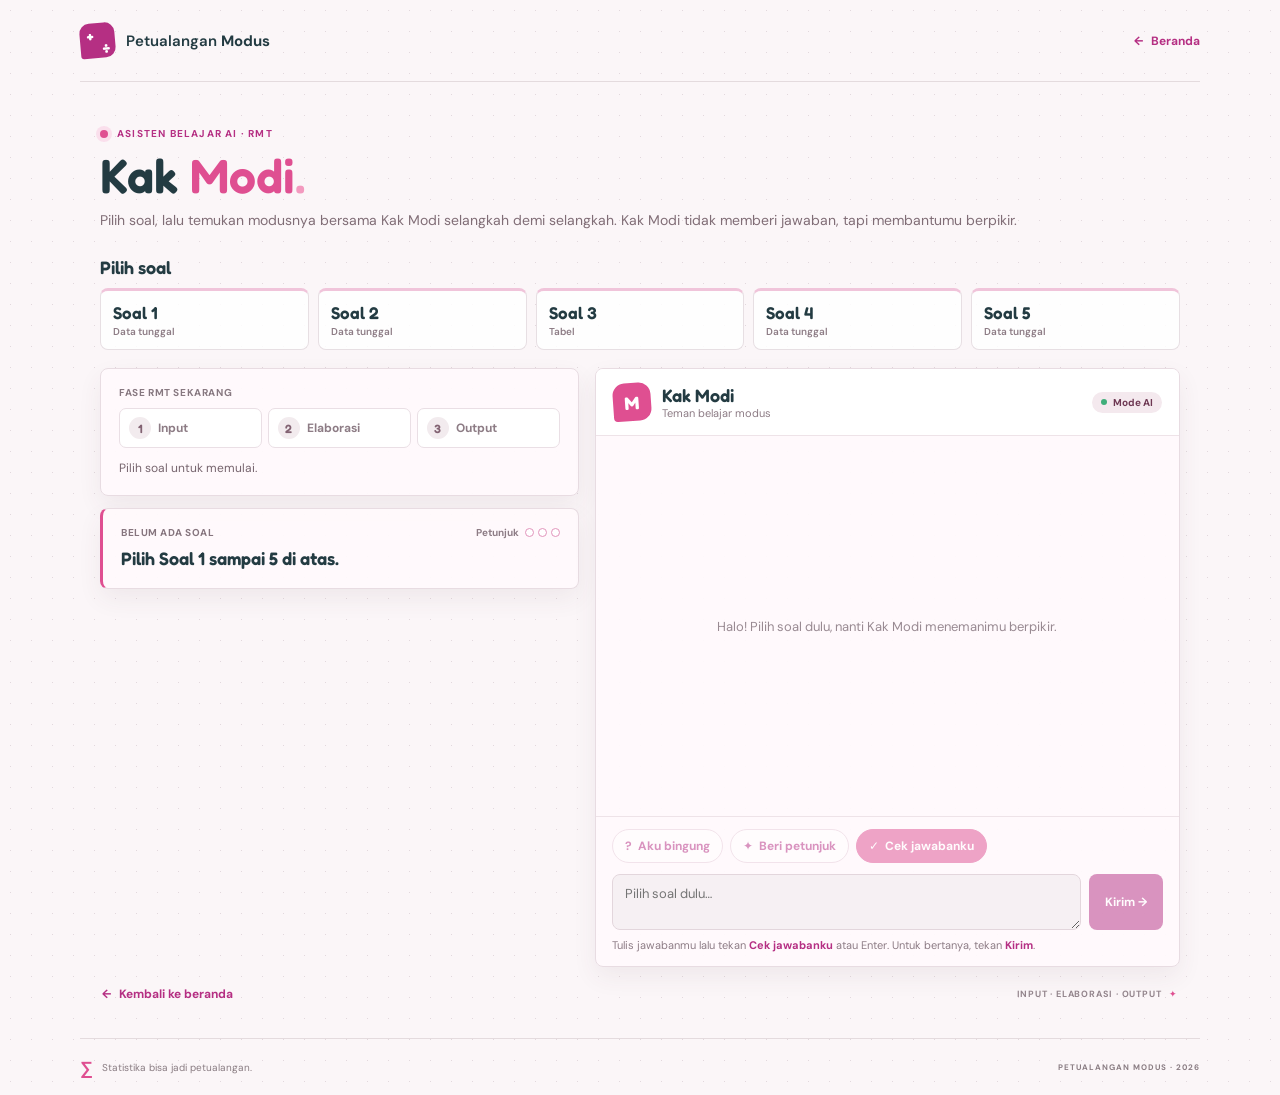
==== asisten.html @ 0fdb4dda "Menambahkan halaman Asisten Belajar AI dengan fase RMT dan Cognitive Load" ====
<!doctype html>
<html lang="id">
  <head>
    <meta charset="UTF-8" />
    <meta name="viewport" content="width=device-width, initial-scale=1.0" />
    <meta name="description" content="Kak Modi, asisten belajar AI yang membimbing siswa menemukan modus langkah demi langkah." />
    <title>Asisten Belajar AI | Petualangan Modus</title>
    <link rel="preconnect" href="https://fonts.googleapis.com" />
    <link rel="preconnect" href="https://fonts.gstatic.com" crossorigin />
    <link
      href="https://fonts.googleapis.com/css2?family=DM+Sans:wght@400;500;600;700&family=Fredoka:wght@500;600;700&display=swap"
      rel="stylesheet"
    />
    <link rel="stylesheet" href="css/style.css" />
    <link rel="stylesheet" href="css/asisten.css" />
    <script src="js/soal.js" defer></script>
    <script src="js/asisten.js" defer></script>
  </head>
  <body>
    <div class="page-shell">
      <header class="site-header">
        <a class="brand" href="index.html" aria-label="Kembali ke beranda Petualangan Modus">
          <span class="brand-mark" aria-hidden="true"><span>+</span><span>÷</span></span>
          <span>Petualangan <strong>Modus</strong></span>
        </a>
        <a class="header-back" href="index.html"><span aria-hidden="true">←</span> Beranda</a>
      </header>

      <main class="assistant-main">
        <div class="exercise-heading">
          <p class="eyebrow"><span class="eyebrow-dot" aria-hidden="true"></span> ASISTEN BELAJAR AI · RMT</p>
          <h1 class="lesson-title">Kak <span>Modi</span><span class="title-period">.</span></h1>
          <p class="lesson-intro">Pilih soal, lalu temukan modusnya bersama Kak Modi selangkah demi selangkah. Kak Modi tidak memberi jawaban, tapi membantumu berpikir.</p>
        </div>

        <section class="picker-card" aria-labelledby="picker-title">
          <h2 id="picker-title" class="picker-title">Pilih soal</h2>
          <div class="soal-picker" id="soal-picker" role="group" aria-label="Daftar soal"></div>
        </section>

        <div class="assistant-layout">
          <section class="assistant-panel" aria-label="Soal dan fase belajar">
            <div class="phase-box">
              <p class="panel-label">FASE RMT SEKARANG</p>
              <ol class="phase-track" id="phase-track">
                <li data-phase="input"><span class="phase-index">1</span><span class="phase-name">Input</span></li>
                <li data-phase="elaborasi"><span class="phase-index">2</span><span class="phase-name">Elaborasi</span></li>
                <li data-phase="output"><span class="phase-index">3</span><span class="phase-name">Output</span></li>
              </ol>
              <p class="phase-detail" id="phase-detail" aria-live="polite">Pilih soal untuk memulai.</p>
            </div>

            <div class="task-card" id="task-card">
              <div class="task-top">
                <span class="task-label" id="task-label">Belum ada soal</span>
                <span class="hint-meter" id="hint-meter" aria-label="Petunjuk dipakai 0 dari 3">
                  <span>Petunjuk</span><i></i><i></i><i></i>
                </span>
              </div>
              <p class="task-prompt" id="task-prompt">Pilih Soal 1 sampai 5 di atas.</p>
            </div>

            <div class="data-box" id="data-box" hidden>
              <p class="panel-label">DATA SOAL</p>
              <p class="soal-prompt" id="soal-prompt"></p>
              <div id="soal-data"></div>
              <div class="tally-box" id="tally-box" hidden>
                <div class="tally-top">
                  <p class="panel-label">KERTAS TURUS</p>
                  <button class="tally-reset" id="tally-reset" type="button">Hapus turus</button>
                </div>
                <p class="tally-help">Ketuk setiap kartu angka untuk memberi turus. Ubah turus menjadi angka frekuensi sendiri, lalu hitung ulang.</p>
                <table class="tally-table">
                  <thead><tr><th scope="col">Nilai</th><th scope="col">Turus</th></tr></thead>
                  <tbody id="tally-body"></tbody>
                </table>
                <p class="tally-progress" id="tally-progress" aria-live="polite"></p>
              </div>
            </div>
          </section>

          <section class="chat-card" aria-label="Percakapan dengan Kak Modi">
            <header class="chat-header">
              <span class="modi-avatar" aria-hidden="true">M</span>
              <div>
                <h2>Kak Modi</h2>
                <p>Teman belajar modus</p>
              </div>
              <span class="mode-badge" id="mode-badge" title="Status koneksi AI">Mode AI</span>
            </header>

            <div class="chat-log" id="chat-log" role="log" aria-live="polite" aria-label="Riwayat percakapan">
              <p class="chat-empty">Halo! Pilih soal dulu, nanti Kak Modi menemanimu berpikir.</p>
            </div>

            <div class="choice-box" id="choice-box" hidden>
              <p class="panel-label">PILIH SALAH SATU JAWABAN</p>
              <div class="choice-list" id="choice-list"></div>
            </div>

            <div class="quick-actions" role="group" aria-label="Bantuan cepat">
              <button class="quick-button" id="btn-bingung" type="button" disabled><span aria-hidden="true">?</span> Aku bingung</button>
              <button class="quick-button" id="btn-hint" type="button" disabled><span aria-hidden="true">✦</span> Beri petunjuk</button>
              <button class="quick-button is-primary" id="btn-check" type="button" disabled><span aria-hidden="true">✓</span> Cek jawabanku</button>
            </div>

            <form class="chat-form" id="chat-form">
              <label class="sr-only" for="chat-input">Tulis jawaban atau pertanyaan untuk Kak Modi</label>
              <textarea id="chat-input" rows="2" maxlength="300" placeholder="Pilih soal dulu…" disabled></textarea>
              <button class="send-button" id="btn-send" type="submit" disabled>Kirim <span aria-hidden="true">→</span></button>
            </form>
            <p class="form-note" id="form-note" aria-live="polite">Tulis jawabanmu lalu tekan <strong>Cek jawabanku</strong> atau Enter. Untuk bertanya, tekan <strong>Kirim</strong>.</p>
          </section>
        </div>

        <nav class="exercise-navigation assistant-navigation" aria-label="Navigasi asisten">
          <a class="back-link" href="index.html"><span aria-hidden="true">←</span> Kembali ke beranda</a>
          <span class="lesson-count">INPUT · ELABORASI · OUTPUT <span aria-hidden="true">✦</span></span>
        </nav>
      </main>

      <footer class="site-footer">
        <span class="footer-mark" aria-hidden="true">∑</span>
        <span>Statistika bisa jadi petualangan.</span>
        <span class="footer-year">PETUALANGAN MODUS · 2026</span>
      </footer>
    </div>
  </body>
</html>
---- css/style.css ----
:root {
  font-family: 'DM Sans', sans-serif;
  color: #233b42;
  background: #fbf6f8;
  font-synthesis: none;
  text-rendering: optimizeLegibility;
  --ink: #233b42;
  --muted: #806d76;
  --coral: #df4f91;
  --teal: #b52f83;
  --yellow: #f39abf;
  --line: #e9dfe4;
}

* { box-sizing: border-box; }

body {
  min-width: 320px;
  margin: 0;
  background-color: #fbf6f8;
  background-image: radial-gradient(#e2d8dd 0.8px, transparent 0.8px);
  background-size: 21px 21px;
}

button, input { font: inherit; }

.page-shell {
  width: min(1120px, calc(100% - 64px));
  margin: 0 auto;
}

.site-header {
  height: 82px;
  display: flex;
  align-items: center;
  justify-content: space-between;
  border-bottom: 1px solid rgba(105, 76, 90, 0.16);
}

.brand {
  display: inline-flex;
  align-items: center;
  gap: 11px;
  color: var(--ink);
  text-decoration: none;
  font-size: 15px;
  font-weight: 600;
}

.brand strong { font-weight: 700; }

.brand-mark {
  width: 35px;
  height: 35px;
  position: relative;
  display: inline-grid;
  place-items: center;
  border-radius: 10px 10px 10px 3px;
  background: var(--teal);
  color: white;
  font: 700 14px 'Fredoka', sans-serif;
  transform: rotate(-5deg);
}

.brand-mark span:first-child { position: absolute; top: 3px; left: 7px; }
.brand-mark span:last-child { position: absolute; right: 6px; bottom: 1px; font-size: 16px; }

.header-note {
  display: flex;
  align-items: center;
  gap: 8px;
  color: var(--muted);
  font-size: 12px;
  font-weight: 600;
}

.sparkle { color: var(--coral); font-size: 18px; }

.hero {
  min-height: 490px;
  display: grid;
  grid-template-columns: 1fr 0.92fr;
  align-items: center;
  gap: 46px;
  padding: 48px 0 42px;
}

.hero-copy { position: relative; z-index: 1; padding: 0 0 0 20px; }

.eyebrow {
  display: flex;
  align-items: center;
  gap: 9px;
  margin: 0 0 17px;
  color: var(--teal);
  font-size: 10px;
  font-weight: 700;
  letter-spacing: 1.2px;
}

.eyebrow-dot {
  width: 8px;
  height: 8px;
  border-radius: 50%;
  background: var(--coral);
  box-shadow: 0 0 0 4px rgba(237, 95, 166, 0.15);
}

h1, h2, h3, p { margin-top: 0; }

h1 {
  margin-bottom: 15px;
  color: var(--ink);
  font: 600 70px/0.98 'Fredoka', sans-serif;
}

h1 > span:first-of-type { color: var(--coral); }
.title-period { color: var(--yellow); }

.hero-description {
  max-width: 410px;
  margin-bottom: 25px;
  color: #74626b;
  font-size: 15px;
  line-height: 1.75;
}

.player-form { max-width: 435px; }
.player-form label {
  display: block;
  margin-bottom: 8px;
  color: var(--ink);
  font-size: 12px;
  font-weight: 700;
}

.form-row { display: flex; gap: 8px; }

.form-row input {
  width: 100%;
  min-width: 0;
  height: 48px;
  padding: 0 14px;
  border: 1px solid #e4dce0;
  border-radius: 7px;
  outline: none;
  background: rgba(255, 255, 255, 0.86);
  color: var(--ink);
  font-size: 13px;
  transition: border-color 160ms ease, box-shadow 160ms ease;
}

.form-row input::placeholder { color: #a89aa1; }
.form-row input:focus { border-color: var(--teal); box-shadow: 0 0 0 3px rgba(139, 66, 103, 0.14); }

.start-button {
  flex: 0 0 auto;
  height: 48px;
  display: inline-flex;
  align-items: center;
  gap: 14px;
  padding: 0 17px;
  border: 0;
  border-radius: 7px;
  background: var(--coral);
  color: #fff;
  font-size: 13px;
  font-weight: 700;
  cursor: pointer;
  transition: transform 160ms ease, background 160ms ease;
}

.start-button:hover { background: #dc4f96; transform: translateY(-2px); }
.start-button:focus-visible { outline: 3px solid rgba(237, 95, 166, 0.35); outline-offset: 3px; }
.start-button span:last-child { font-size: 19px; line-height: 1; }

.form-message { min-height: 18px; margin: 8px 0 0; color: var(--muted); font-size: 11px; }

.hero-art {
  min-height: 370px;
  position: relative;
  display: grid;
  place-items: center;
  isolation: isolate;
}

.hero-art::before {
  content: '';
  position: absolute;
  z-index: -1;
  width: 330px;
  height: 300px;
  border: 1px dashed #d9c9d1;
  border-radius: 48% 52% 43% 57%;
  transform: rotate(-9deg);
}

.data-board {
  width: min(360px, 85%);
  position: relative;
  padding: 19px 21px 16px;
  border: 1px solid #e6d9e0;
  border-radius: 8px;
  background: #fffafc;
  box-shadow: 0 14px 0 #eee4e9, 0 19px 28px rgba(89, 53, 71, 0.12);
  transform: rotate(2deg);
}

.board-topline { display: flex; align-items: center; justify-content: space-between; color: #a99aa2; font-size: 8px; font-weight: 700; letter-spacing: 1px; }
.board-dots { color: var(--coral); font-size: 12px; letter-spacing: 2px; }
.board-question { margin: 17px 0 12px; color: var(--ink); font: 600 16px 'Fredoka', sans-serif; }

.number-row { display: flex; gap: 7px; }
.number-row span {
  width: 37px;
  height: 37px;
  display: grid;
  place-items: center;
  border-radius: 6px;
  background: #f2e7ec;
  color: #793d5b;
  font: 600 16px 'Fredoka', sans-serif;
}
.number-row span:nth-child(2), .number-row span:nth-child(4), .number-row span:nth-child(6) { background: #ffd0e8; color: #a92467; }
.number-row span:nth-child(4), .number-row span:nth-child(6) { background: #f9d6e8; color: #c84b8a; }

.chart-area {
  height: 105px;
  display: flex;
  align-items: end;
  justify-content: space-around;
  margin: 18px 0 13px;
  padding: 0 13px;
  border-bottom: 1px solid #e7dfe3;
  background: repeating-linear-gradient(to bottom, transparent 0 25px, #f0e9ec 26px 27px);
}

.chart-column { height: 100%; display: flex; flex-direction: column; align-items: center; justify-content: end; gap: 5px; }
.chart-column i { width: 30px; height: var(--height); display: block; border-radius: 5px 5px 0 0; background: #c8a8b8; }
.chart-column.is-mode i { background: var(--coral); }
.chart-column span { position: absolute; bottom: -19px; color: #8b7d84; font-size: 9px; }

.mode-answer {
  display: flex;
  align-items: center;
  gap: 8px;
  margin-top: 25px;
  padding: 10px 12px;
  border-radius: 5px;
  background: #ffd4ea;
  color: #822654;
  font-size: 11px;
}
.mode-answer strong { color: #bd4e86; font: 700 17px 'Fredoka', sans-serif; }
.answer-star { color: #e02e87; font-size: 17px; }

.orbit-number {
  position: absolute;
  display: grid;
  place-items: center;
  border: 1px solid rgba(133, 93, 113, 0.12);
  border-radius: 50%;
  background: #f1e7ec;
  color: #82526a;
  font: 600 20px 'Fredoka', sans-serif;
}
.orbit-number-one { width: 47px; height: 47px; top: 18px; left: 18px; transform: rotate(-12deg); }
.orbit-number-two { width: 39px; height: 39px; right: 24px; top: 73px; background: #ffc1e0; color: #a42866; font-size: 16px; }
.orbit-number-three { width: 33px; height: 33px; bottom: 35px; left: 45px; background: #f8d5e6; color: #c75c92; }

.magnifier {
  width: 43px;
  height: 43px;
  position: absolute;
  right: 15px;
  bottom: 28px;
  border: 5px solid #95657d;
  border-radius: 50%;
  background: rgba(255, 250, 252, 0.55);
  transform: rotate(-26deg);
}
.magnifier span { width: 22px; height: 5px; position: absolute; right: -17px; bottom: -8px; border-radius: 5px; background: #95657d; }
.art-caption { position: absolute; bottom: 4px; right: 35px; color: var(--teal); font: 500 13px 'Fredoka', sans-serif; transform: rotate(-4deg); }

.menu-section {
  padding: 27px 20px 34px;
  border-top: 1px solid rgba(105, 76, 90, 0.16);
}

.section-heading { display: flex; align-items: end; justify-content: space-between; margin-bottom: 20px; }
.section-eyebrow { margin-bottom: 7px; font-size: 9px; }
h2 { margin: 0; color: var(--ink); font: 600 26px 'Fredoka', sans-serif; }
.section-aside { padding-bottom: 3px; color: var(--muted); font-size: 11px; }
.section-aside span { margin-left: 6px; color: var(--coral); font-size: 15px; }

.menu-grid { display: grid; grid-template-columns: repeat(3, 1fr); gap: 13px; }
.menu-item {
  min-height: 145px;
  position: relative;
  display: grid;
  grid-template-columns: 49px 1fr;
  align-content: start;
  column-gap: 13px;
  padding: 18px 15px 35px;
  overflow: hidden;
  border: 1px solid rgba(105, 78, 92, 0.13);
  border-radius: 8px;
  background: rgba(255, 255, 255, 0.76);
  transition: transform 180ms ease, box-shadow 180ms ease;
  color: inherit;
  text-decoration: none;
}
.menu-item:hover { transform: translateY(-3px); box-shadow: 0 8px 18px rgba(81, 55, 68, 0.08); }
.menu-item:focus-visible { outline: 3px solid rgba(139, 66, 103, 0.35); outline-offset: 3px; }
.menu-material { border-top: 3px solid #a9708c; }
.menu-practice { border-top: 3px solid #e7539d; }
.menu-quiz { border-top: 3px solid #eb74b0; }
.menu-ai { border-top: 3px solid #b52f83; }
.menu-ai .menu-icon { background: #fbdcec; }
.chat-shape { width: 30px; height: 24px; display: grid; place-items: center; border-radius: 9px 9px 9px 3px; background: #df4f91; color: #fff; font: 700 13px 'Fredoka', sans-serif; }
.chat-dot { position: absolute; top: 6px; right: 6px; width: 8px; height: 8px; border: 2px solid #fbdcec; border-radius: 50%; background: #b52f83; }

.menu-icon { width: 46px; height: 46px; position: relative; display: grid; place-items: center; border-radius: 7px; }
.menu-material .menu-icon { background: #f0e3ea; }
.menu-practice .menu-icon { background: #ffcce6; }
.menu-quiz .menu-icon { background: #fbdcec; }
.book-page { width: 20px; height: 25px; display: grid; place-items: center; border: 2px solid #8d5370; border-radius: 3px; color: #8d5370; font: 600 11px 'Fredoka', sans-serif; }
.book-lines { width: 8px; height: 17px; position: absolute; right: 8px; border-left: 2px solid #b68ea2; }
.pencil-shape { width: 8px; height: 25px; position: absolute; border: 2px solid #b23373; border-radius: 3px; background: #f769b0; transform: rotate(38deg); }
.pencil-mark { position: absolute; right: 5px; bottom: 3px; color: #a2356c; font-size: 15px; font-weight: 700; }
.quiz-question { color: #c4578e; font: 700 30px 'Fredoka', sans-serif; }
.quiz-star { position: absolute; top: 7px; right: 8px; color: #e34092; font-size: 12px; }
.menu-number { color: #93818a; font-size: 8px; font-weight: 700; letter-spacing: 1px; }
h3 { margin: 3px 0 5px; color: var(--ink); font: 600 18px 'Fredoka', sans-serif; }
.menu-copy p { margin: 0; color: #82737a; font-size: 10px; line-height: 1.5; }
.coming-soon { position: absolute; right: 13px; bottom: 12px; color: #92848b; font-size: 9px; font-weight: 600; }
.coming-soon::before { content: ''; width: 5px; height: 5px; display: inline-block; margin: 0 6px 1px 0; border-radius: 50%; background: #e7539d; }
.menu-action { position: absolute; right: 13px; bottom: 12px; color: var(--teal); font-size: 10px; font-weight: 700; }
.menu-action span { margin-left: 4px; font-size: 14px; }

.header-back, .back-link { display: inline-flex; align-items: center; gap: 8px; color: var(--teal); font-size: 12px; font-weight: 700; text-decoration: none; }
.header-back:hover, .back-link:hover { color: #692849; }
.lesson-main { padding: 45px 20px 36px; }
.lesson-heading { margin-bottom: 25px; }
.lesson-heading .eyebrow { margin-bottom: 10px; }
.lesson-title { margin: 0 0 7px; font-size: 48px; line-height: 1.08; }
.lesson-title span:first-of-type { color: var(--coral); }
.lesson-intro { margin: 0; color: var(--muted); font-size: 14px; line-height: 1.6; }
.lesson-tabs { display: flex; gap: 7px; overflow-x: auto; padding: 3px 2px 12px; scrollbar-color: #ccb7c2 transparent; scrollbar-width: thin; }
.lesson-tab { min-width: 145px; flex: 1 0 145px; display: flex; align-items: center; gap: 9px; padding: 11px 12px; border: 1px solid #e8dfe3; border-radius: 7px; background: rgba(255, 255, 255, 0.76); color: #74626b; text-align: left; font-size: 11px; font-weight: 700; line-height: 1.35; cursor: pointer; transition: background 160ms ease, border-color 160ms ease, color 160ms ease; }
.lesson-tab:hover { border-color: #c8a9b8; color: var(--teal); }
.lesson-tab[aria-selected="true"] { border-color: var(--teal); background: var(--teal); color: #fff; }
.lesson-tab:focus-visible { outline: 3px solid rgba(139, 66, 103, 0.3); outline-offset: 2px; }
.tab-number { flex: 0 0 auto; color: var(--coral); font: 600 15px 'Fredoka', sans-serif; }
.lesson-tab[aria-selected="true"] .tab-number { color: #ff9acd; }
.lesson-panel { min-height: 365px; padding: 29px 32px 26px; border: 1px solid #e8dce2; border-radius: 8px; background: rgba(255, 250, 252, 0.93); box-shadow: 0 10px 24px rgba(89, 53, 71, 0.06); }
.lesson-panel[hidden] { display: none; }
.panel-kicker { margin-bottom: 9px; color: var(--teal); font-size: 9px; font-weight: 700; letter-spacing: 1.1px; }
.panel-kicker span { padding: 0 3px; color: var(--coral); }
.lesson-panel h2 { margin: 0 0 12px; font-size: 29px; }
.panel-lead { max-width: 710px; margin: 0 0 20px; color: #74626b; font-size: 14px; line-height: 1.75; }
.panel-lead strong, .example-explanation strong { color: var(--ink); }
.lesson-example { max-width: 700px; padding: 17px 19px; border-left: 3px solid var(--yellow); background: #f7ecf2; }
.example-label { margin: 0 0 10px; color: #877880; font-size: 10px; font-weight: 700; text-transform: uppercase; letter-spacing: 0.7px; }
.data-chips { display: flex; flex-wrap: wrap; gap: 8px; }
.data-chips span { width: 39px; height: 39px; display: grid; place-items: center; border: 1px solid #e8dfe3; border-radius: 6px; background: #fff; color: var(--ink); font: 600 17px 'Fredoka', sans-serif; }
.data-chips .is-mode { border-color: #e7a7c7; background: #f9d6e8; color: #b8437e; }
.data-chips .is-second-mode { border-color: #e88ebb; background: #ffcce6; color: #94235c; }
.example-explanation { margin: 13px 0 0; color: #74626b; font-size: 12px; line-height: 1.6; }
.panel-note { margin: 18px 0 0; color: #7b6872; font-size: 12px; line-height: 1.6; }
.panel-note > span { margin-right: 5px; color: #d33c88; }
.panel-note strong { color: var(--ink); }
.steps-list { display: grid; gap: 0; max-width: 760px; margin: 20px 0 0; padding: 0; list-style: none; }
.steps-list li { display: grid; grid-template-columns: 39px 1fr; gap: 13px; padding: 14px 0; border-top: 1px solid #e9dfe4; }
.step-number { width: 32px; height: 32px; display: grid; place-items: center; border-radius: 50%; background: #f0e3ea; color: var(--teal); font: 600 16px 'Fredoka', sans-serif; }
.steps-list h3 { margin: 0 0 4px; font-size: 16px; }
.steps-list p { margin: 0; color: #806d76; font-size: 12px; line-height: 1.6; }
.mode-pair { display: flex; flex-wrap: wrap; gap: 8px; margin-top: 14px; }
.mode-pair span { padding: 6px 10px; border-radius: 5px; background: #fff; color: #74646c; font-size: 11px; font-weight: 600; }
.frequency-layout { display: grid; grid-template-columns: minmax(220px, 1fr) minmax(220px, 0.8fr); gap: 20px; align-items: center; max-width: 670px; }
.frequency-table { width: 100%; border-collapse: collapse; text-align: center; font-size: 13px; }
.frequency-table caption { margin-bottom: 9px; color: #877880; text-align: left; font-size: 10px; font-weight: 700; text-transform: uppercase; letter-spacing: 0.7px; }
.frequency-table th, .frequency-table td { padding: 8px 12px; border-bottom: 1px solid #e9e1e5; }
.frequency-table thead th { background: #f2eaee; color: #6f455a; font-size: 11px; }
.frequency-table tbody th { color: var(--ink); font-weight: 600; }
.frequency-mode { background: #ffcce6; color: #802050; font-weight: 700; }
.frequency-mode th { color: #802050 !important; }
.table-star { margin-left: 4px; color: #d93788; font-size: 10px; }
.frequency-result { padding: 15px 16px; border-radius: 7px; background: #f2eaee; }
.result-label { color: #806774; font-size: 8px; font-weight: 700; letter-spacing: 0.8px; }
.frequency-result > strong { display: block; margin-top: 3px; color: var(--coral); font: 600 34px 'Fredoka', sans-serif; }
.frequency-result p { margin: 2px 0 11px; color: #74626b; font-size: 11px; line-height: 1.5; }
.result-answer { color: var(--teal); font-size: 12px; font-weight: 700; }
.warning-note { max-width: 670px; display: flex; align-items: start; gap: 11px; margin-top: 17px; padding: 12px 14px; border: 1px solid #ec97c2; border-radius: 6px; background: #ffd8ec; }
.warning-icon { width: 20px; height: 20px; flex: 0 0 auto; display: grid; place-items: center; border-radius: 50%; background: #e7539d; color: #fff; font: 700 13px 'Fredoka', sans-serif; }
.warning-note p { margin: 0; color: #713452; font-size: 11px; line-height: 1.6; }
.warning-note strong { color: #56223c; }
.story-prompt { max-width: 730px; display: grid; grid-template-columns: 32px 1fr; gap: 12px; align-items: start; margin: 16px 0; }
.story-mark { width: 30px; height: 30px; display: grid; place-items: center; border-radius: 50%; background: #f8d5e6; color: #bf5289; font: 600 18px 'Fredoka', sans-serif; }
.story-prompt p { margin: 0; color: #725f68; font-size: 13px; line-height: 1.7; }
.story-solution { max-width: 730px; padding: 16px 18px; border-left: 3px solid #b3869c; background: #f4edf0; }
.story-bars { display: grid; gap: 9px; }
.story-bars > div { display: grid; grid-template-columns: 100px minmax(80px, 1fr) 15px; align-items: center; gap: 10px; color: #76636d; font-size: 10px; }
.story-bars i { height: 9px; overflow: hidden; border-radius: 6px; background: #e8dce2; }
.story-bars b { width: var(--bar-width); height: 100%; display: block; border-radius: inherit; background: #a56f8a; }
.story-bars > div:first-child b { background: var(--coral); }
.story-bars strong { color: var(--ink); font-size: 11px; }
.story-answer { margin: 14px 0 0; color: #745565; font-size: 12px; }
.story-answer strong { color: var(--ink); }
.lesson-navigation { display: flex; align-items: center; justify-content: space-between; padding: 20px 2px 0; }
.lesson-count { color: #93858c; font-size: 9px; font-weight: 700; letter-spacing: 0.8px; }
.lesson-count span { margin-left: 5px; color: var(--coral); }

.exercise-main { padding: 45px 20px 36px; }
.exercise-heading { margin: 0 0 25px; }
.exercise-heading .eyebrow { margin-bottom: 10px; }
.exercise-card { max-width: 820px; min-height: 430px; margin: 0 auto; padding: 25px 30px 28px; border: 1px solid #e8dce2; border-radius: 8px; background: rgba(255, 250, 252, 0.95); box-shadow: 0 10px 24px rgba(89, 53, 71, 0.07); }
.exercise-progress { margin-bottom: 25px; }
.exercise-status { display: flex; justify-content: space-between; gap: 12px; margin-bottom: 9px; }
.exercise-status p { margin: 0; color: #86757e; font-size: 10px; font-weight: 700; }
.exercise-status p:last-child { color: var(--teal); font: 600 22px 'Fredoka', sans-serif; }
.progress-track { height: 7px; overflow: hidden; border-radius: 8px; background: #eee6ea; }
.progress-track > span { width: 20%; height: 100%; display: block; border-radius: inherit; background: var(--coral); transition: width 180ms ease; }
.question-view[hidden], .exercise-result[hidden], .answer-feedback[hidden] { display: none; }
.question-prompt { margin: 0 0 16px; color: var(--ink); font: 600 25px/1.3 'Fredoka', sans-serif; }
.question-prompt:focus { outline: none; }
.stage-prompt { margin: -7px 0 17px; color: var(--teal); font: 600 18px/1.45 'Fredoka', sans-serif; }
.question-data { margin: 0 0 20px; }
.question-data-label { margin: 0 0 9px; color: #877880; font-size: 10px; font-weight: 700; letter-spacing: 0.6px; text-transform: uppercase; }
.question-values { display: flex; flex-wrap: wrap; gap: 8px; }
.question-values span { min-width: 39px; height: 39px; display: grid; place-items: center; padding: 0 8px; border: 1px solid #e8dfe3; border-radius: 6px; background: #fff; color: var(--ink); font: 600 16px 'Fredoka', sans-serif; }
.exercise-table { width: min(390px, 100%); border-collapse: collapse; text-align: center; font-size: 13px; }
.exercise-table caption { margin-bottom: 7px; color: #877880; text-align: left; font-size: 10px; font-weight: 700; }
.exercise-table th, .exercise-table td { padding: 8px 12px; border-bottom: 1px solid #e9e1e5; }
.exercise-table thead th { background: #f2eaee; color: #6f455a; font-size: 11px; }
.exercise-table tbody th { color: var(--ink); font-weight: 600; }
.answer-hint { margin: 0 0 9px; color: #85747d; font-size: 10px; font-weight: 700; }
.answer-choices { display: grid; grid-template-columns: repeat(2, minmax(0, 1fr)); gap: 9px; }
.answer-option { min-height: 49px; display: flex; align-items: center; gap: 11px; padding: 8px 12px; border: 1px solid #e7dfe3; border-radius: 7px; background: #fff; color: var(--ink); text-align: left; font-size: 13px; font-weight: 600; cursor: pointer; transition: border-color 150ms ease, background 150ms ease, transform 150ms ease; }
.answer-option:hover:not(:disabled) { transform: translateY(-1px); border-color: #ae859a; background: #fbf7f9; }
.answer-option:focus-visible, .exercise-button:focus-visible { outline: 3px solid rgba(139, 66, 103, 0.28); outline-offset: 2px; }
.answer-letter { width: 25px; height: 25px; flex: 0 0 auto; display: grid; place-items: center; border-radius: 50%; background: #f2ebee; color: #826272; font: 600 12px 'Fredoka', sans-serif; }
.answer-option:disabled { cursor: default; }
.answer-option.is-correct { border-color: #ad7993; background: #f4e9ee; color: #6e3853; }
.answer-option.is-correct .answer-letter { background: #a56f8a; color: #fff; }
.answer-option.is-incorrect { border-color: #e295bc; background: #fbe4f0; color: #a63e72; }
.answer-option.is-incorrect .answer-letter { background: #dc6ca4; color: #fff; }
.answer-feedback { margin-top: 20px; padding: 17px 18px; border-left: 3px solid #a56f8a; background: #f5edf1; }
.answer-feedback.is-incorrect { border-color: var(--coral); background: #ffebf5; }
.feedback-heading { margin: 0 0 12px; color: #743d59; font: 600 19px 'Fredoka', sans-serif; }
.answer-feedback.is-incorrect .feedback-heading { color: #b5457d; }
.explanation-list { display: grid; gap: 9px; margin: 0; padding: 0; list-style: none; }
.explanation-list li { display: grid; grid-template-columns: 67px 1fr; gap: 9px; color: #715f68; font-size: 11px; line-height: 1.55; }
.explanation-list li span { color: #81546a; font-size: 9px; font-weight: 700; text-transform: uppercase; letter-spacing: 0.4px; }
.explanation-list p { margin: 0; }
.answer-feedback.is-incorrect .explanation-list li span { color: #b84b82; }
.exercise-button { min-height: 43px; display: inline-flex; align-items: center; justify-content: center; gap: 10px; margin-top: 17px; padding: 0 16px; border: 0; border-radius: 7px; background: var(--teal); color: #fff; font-size: 12px; font-weight: 700; cursor: pointer; transition: background 150ms ease, transform 150ms ease; }
.exercise-button:hover { transform: translateY(-1px); background: #783356; }
.exercise-button:focus-visible { outline: 3px solid rgba(139, 66, 103, 0.28); outline-offset: 2px; }
.exercise-button[hidden] { display: none; }
.exercise-result { min-height: 315px; display: flex; flex-direction: column; align-items: center; justify-content: center; padding: 20px 10px; text-align: center; }
.exercise-result[hidden] { display: none; }
.result-star { color: #df4c96; font-size: 27px; }
.exercise-result .panel-kicker { margin: 8px 0; }
.exercise-result h2 { margin: 0; color: var(--ink); font: 600 27px 'Fredoka', sans-serif; }
.final-score-label { margin: 17px 0 0; color: #87777f; font-size: 11px; }
.final-score { margin: 0; color: var(--coral); font: 600 46px 'Fredoka', sans-serif; }
.final-grade { margin: 0; color: var(--teal); font: 600 20px 'Fredoka', sans-serif; }
.result-summary { max-width: 420px; margin: 5px 0 0; color: #76646d; font-size: 12px; line-height: 1.6; }
.score-breakdown { width: min(390px, 100%); display: grid; grid-template-columns: repeat(2, minmax(0, 1fr)); gap: 7px 18px; margin: 15px 0 0; padding: 0; list-style: none; text-align: left; }
.score-breakdown li { display: flex; justify-content: space-between; gap: 12px; padding: 7px 9px; border-radius: 5px; background: #fff; color: #76646d; font-size: 11px; }
.score-breakdown strong { color: var(--teal); }
.exercise-result .exercise-button { margin-top: 19px; }
.exercise-navigation { max-width: 820px; display: flex; justify-content: space-between; align-items: center; margin: 0 auto; padding: 19px 2px 0; }

.quiz-main { padding: 45px 20px 36px; }
.quiz-heading { margin: 0 0 25px; }
.quiz-heading .eyebrow { margin-bottom: 10px; }
.quiz-card { max-width: 820px; min-height: 430px; margin: 0 auto; padding: 23px 30px 28px; border: 1px solid #e8dce2; border-radius: 8px; background: rgba(255, 250, 252, 0.95); box-shadow: 0 10px 24px rgba(89, 53, 71, 0.07); }
.quiz-topline { display: flex; align-items: center; justify-content: space-between; gap: 20px; padding-bottom: 17px; border-bottom: 1px solid #ebe2e6; }
.quiz-stats { display: flex; flex-wrap: wrap; gap: 23px; }
.quiz-stat { display: grid; gap: 2px; }
.quiz-stat span { color: #908188; font-size: 8px; font-weight: 700; letter-spacing: 0.8px; }
.quiz-stat strong { color: var(--ink); font: 600 18px 'Fredoka', sans-serif; }
.quiz-stat:last-child strong { color: #b12d6f; }
.quiz-lives { display: flex; align-items: center; gap: 5px; color: var(--coral); font-size: 21px; }
.quiz-lives span[aria-hidden="true"] { transition: color 160ms ease, transform 160ms ease; }
.quiz-lives span.is-lost { color: #dfd8dc; transform: scale(0.86); }
.visually-hidden { width: 1px; height: 1px; position: absolute; overflow: hidden; clip: rect(0, 0, 0, 0); white-space: nowrap; }
.quiz-progress-line { display: grid; grid-template-columns: 90px 1fr; align-items: center; gap: 13px; margin: 16px 0 23px; }
.quiz-progress-line p { margin: 0; color: #86757e; font-size: 10px; font-weight: 700; }
.quiz-progress-line .progress-track { height: 6px; }
.quiz-progress-line .progress-track > span { background: var(--yellow); }
.quiz-question-view[hidden], .quiz-result[hidden], .quiz-feedback[hidden] { display: none; }
.quiz-prompt { margin: 0 0 15px; color: var(--ink); font: 600 25px/1.3 'Fredoka', sans-serif; }
.quiz-prompt:focus { outline: none; }
.quiz-data { margin-bottom: 20px; }
.quiz-feedback { margin-top: 20px; padding: 15px 18px; border-left: 3px solid #a56f8a; background: #f5edf1; }
.quiz-feedback.is-incorrect { border-color: var(--coral); background: #ffebf5; }
.quiz-feedback-heading { margin: 0 0 6px; color: #743d59; font: 600 18px 'Fredoka', sans-serif; }
.quiz-feedback.is-incorrect .quiz-feedback-heading { color: #b5457d; }
.quiz-feedback-explanation { margin: 0; color: #715f68; font-size: 11px; line-height: 1.6; }
.quiz-result[hidden] { display: none; }
.quiz-result { display: flex; flex-direction: column; align-items: center; padding: 5px 0 0; text-align: center; }
.quiz-result .panel-kicker { margin: 0 0 7px; }
.quiz-result h2 { margin: 0; color: var(--ink); font: 600 27px 'Fredoka', sans-serif; }
.quiz-stars { display: flex; gap: 8px; margin-top: 8px; color: #dcd4d8; font-size: 29px; }
.quiz-stars span.is-earned { color: #e23e90; }
.quiz-final-label { margin: 11px 0 0; color: #87777f; font-size: 10px; }
.quiz-final-score { margin: -2px 0 0; color: var(--coral); font: 600 43px 'Fredoka', sans-serif; }
.quiz-result-summary { margin: 2px 0 0; color: #76646d; font-size: 11px; }
.wrong-review { width: 100%; max-width: 610px; margin-top: 19px; text-align: left; }
.wrong-review h3 { margin: 0 0 8px; padding-bottom: 8px; border-bottom: 1px solid #e9e1e5; color: var(--ink); font: 600 16px 'Fredoka', sans-serif; }
.quiz-wrong-list { display: grid; gap: 9px; margin: 0; padding: 0; list-style: none; }
.quiz-wrong-list li { padding: 10px 12px; border-left: 3px solid #e385b4; background: #fff0f8; }
.quiz-wrong-list h4 { margin: 0; color: #5b434f; font-size: 11px; line-height: 1.5; }
.quiz-wrong-list p { margin: 4px 0 0; color: #82737a; font-size: 10px; line-height: 1.5; }
.quiz-wrong-list .wrong-question-data { color: #76606b; }
.quiz-wrong-list .no-wrong-answers { border-left-color: #ad7993; background: #f5edf1; color: #76485f; font-size: 11px; }
.quiz-card > .exercise-button { margin-top: 16px; }

.site-footer { min-height: 57px; display: flex; align-items: center; gap: 9px; border-top: 1px solid rgba(105, 76, 90, 0.16); color: #897c82; font-size: 10px; }
.footer-mark { color: var(--coral); font: 600 18px 'Fredoka', sans-serif; }
.footer-year { margin-left: auto; font-size: 8px; font-weight: 700; letter-spacing: 1px; }

@media (max-width: 760px) {
  .page-shell { width: min(100% - 36px, 560px); }
  .site-header { height: 68px; }
  .header-note { font-size: 0; }
  .sparkle { font-size: 20px; }
  .hero { grid-template-columns: 1fr; gap: 14px; padding: 44px 0 27px; }
  .hero-copy { padding-left: 4px; }
  h1 { font-size: 62px; }
  .hero-description { max-width: 440px; font-size: 14px; }
  .hero-art { min-height: 335px; }
  .hero-art::before { width: 290px; height: 270px; }
  .data-board { width: min(350px, 83%); }
  .menu-section { padding: 22px 4px 27px; }
  .section-heading { align-items: start; gap: 12px; }
  .section-aside { max-width: 130px; text-align: right; line-height: 1.5; }
  .menu-grid { grid-template-columns: 1fr; gap: 9px; }
  .menu-item { min-height: 112px; grid-template-columns: 49px 1fr; padding-top: 13px; }
  .menu-copy p { font-size: 11px; }
  .site-footer { min-height: 53px; }
  .lesson-main { padding: 34px 4px 28px; }
  .lesson-title { font-size: 41px; }
  .lesson-tabs { margin-right: -4px; }
  .lesson-tab { min-width: 137px; flex-basis: 137px; }
  .lesson-panel { min-height: 0; padding: 23px 20px; }
  .lesson-panel h2 { font-size: 25px; }
  .frequency-layout { grid-template-columns: 1fr; gap: 15px; }
  .frequency-result { display: grid; grid-template-columns: auto 1fr; column-gap: 12px; align-items: center; }
  .result-label { grid-column: 1 / -1; }
  .frequency-result > strong { grid-row: 2 / span 2; }
  .frequency-result p { margin-bottom: 4px; }
  .exercise-main { padding: 34px 4px 28px; }
  .exercise-card { min-height: 0; padding: 20px 18px 22px; }
  .question-prompt { font-size: 22px; }
  .answer-choices { grid-template-columns: 1fr; }
  .exercise-navigation { padding-top: 16px; }
  .quiz-main { padding: 34px 4px 28px; }
  .quiz-card { min-height: 0; padding: 19px 18px 22px; }
  .quiz-stats { gap: 16px; }
  .quiz-progress-line { grid-template-columns: 78px 1fr; }
  .quiz-prompt { font-size: 22px; }
  .quiz-result h2 { font-size: 24px; }
}

@media (max-width: 390px) {
  .page-shell { width: calc(100% - 28px); }
  .brand { font-size: 13px; }
  h1 { font-size: 56px; }
  .form-row { flex-direction: column; }
  .start-button { justify-content: center; }
  .hero-art { min-height: 305px; }
  .data-board { padding: 16px 15px 13px; }
  .number-row { gap: 5px; }
  .number-row span { width: 33px; height: 33px; }
  .section-heading { display: block; }
  .section-aside { max-width: none; margin-top: 7px; text-align: left; }
  .footer-year { font-size: 7px; letter-spacing: 0.5px; }
  .header-back { font-size: 11px; }
  .lesson-title { font-size: 35px; }
  .lesson-panel { padding: 20px 15px; }
  .lesson-panel h2 { font-size: 22px; }
  .story-bars > div { grid-template-columns: 83px minmax(50px, 1fr) 13px; gap: 7px; }
  .lesson-count { font-size: 8px; }
  .exercise-card { padding: 18px 14px; }
  .explanation-list li { grid-template-columns: 1fr; gap: 2px; }
  .exercise-result h2 { font-size: 23px; }
  .quiz-card { padding: 17px 14px 20px; }
  .quiz-topline { gap: 8px; }
  .quiz-stats { gap: 11px; }
  .quiz-lives { gap: 2px; font-size: 19px; }
  .quiz-stat span { font-size: 7px; }
  .quiz-stat strong { font-size: 16px; }
  .quiz-wrong-list li { padding: 9px; }
}

@media (prefers-reduced-motion: reduce) {
  *, *::before, *::after { scroll-behavior: auto !important; transition-duration: 0.01ms !important; }
}
---- css/asisten.css ----
/* Halaman Asisten Belajar AI (Kak Modi). Memakai token warna dari style.css. */

.sr-only {
  position: absolute;
  width: 1px;
  height: 1px;
  overflow: hidden;
  clip: rect(0 0 0 0);
  white-space: nowrap;
}

.assistant-main { padding: 45px 20px 36px; }

.panel-label {
  margin: 0 0 9px;
  color: #877880;
  font-size: 10px;
  font-weight: 700;
  letter-spacing: 0.6px;
  text-transform: uppercase;
}

/* ---------- Pemilih soal ---------- */
.picker-card { margin: 0 0 18px; }
.picker-title { margin: 0 0 10px; font-size: 18px; }
.soal-picker { display: grid; grid-template-columns: repeat(5, minmax(0, 1fr)); gap: 9px; }
.soal-option {
  display: grid;
  gap: 2px;
  padding: 11px 12px;
  border: 1px solid #e7dfe3;
  border-top: 3px solid #f0c4da;
  border-radius: 8px;
  background: rgba(255, 255, 255, 0.85);
  color: var(--ink);
  text-align: left;
  cursor: pointer;
  transition: transform 150ms ease, border-color 150ms ease, background 150ms ease;
}
.soal-option:hover:not(:disabled) { transform: translateY(-2px); border-color: #e295bc; }
.soal-option:focus-visible { outline: 3px solid rgba(139, 66, 103, 0.28); outline-offset: 2px; }
.soal-option:disabled { cursor: wait; opacity: 0.7; }
.soal-option[aria-pressed='true'] { border-color: var(--coral); border-top-color: var(--coral); background: #ffebf5; }
.soal-option-number { font: 600 17px 'Fredoka', sans-serif; }
.soal-option[aria-pressed='true'] .soal-option-number { color: var(--teal); }
.soal-option-type { color: #8d7c85; font-size: 10px; font-weight: 600; }

/* ---------- Tata letak ---------- */
.assistant-layout {
  display: grid;
  grid-template-columns: minmax(0, 0.9fr) minmax(0, 1.1fr);
  gap: 16px;
  align-items: start;
}

.assistant-panel { display: grid; gap: 12px; }
.phase-box,
.task-card,
.data-box,
.chat-card {
  border: 1px solid #e8dce2;
  border-radius: 8px;
  background: rgba(255, 250, 252, 0.95);
  box-shadow: 0 10px 24px rgba(89, 53, 71, 0.07);
}
.phase-box, .task-card, .data-box { padding: 17px 18px; }
.data-box[hidden], .tally-box[hidden], .choice-box[hidden] { display: none; }

/* ---------- Fase RMT ---------- */
.phase-track {
  display: grid;
  grid-template-columns: repeat(3, minmax(0, 1fr));
  gap: 6px;
  margin: 0 0 11px;
  padding: 0;
  list-style: none;
}
.phase-track li {
  position: relative;
  display: flex;
  align-items: center;
  gap: 7px;
  padding: 8px 9px;
  border: 1px solid #eadfe5;
  border-radius: 7px;
  background: #fff;
  color: #8d7c85;
  font-size: 12px;
  font-weight: 700;
  transition: background 180ms ease, color 180ms ease, border-color 180ms ease;
}
.phase-index {
  width: 22px;
  height: 22px;
  flex: 0 0 auto;
  display: grid;
  place-items: center;
  border-radius: 50%;
  background: #f2ebee;
  color: #826272;
  font: 600 12px 'Fredoka', sans-serif;
}
.phase-track li.is-done { border-color: #e9c3d6; color: #8a4f6d; }
.phase-track li.is-done .phase-index { background: #f4d6e5; color: #8a4f6d; }
.phase-track li.is-active { border-color: var(--coral); background: var(--coral); color: #fff; box-shadow: 0 6px 14px rgba(223, 79, 145, 0.22); }
.phase-track li.is-active .phase-index { background: #fff; color: var(--coral); }
.phase-detail { margin: 0; color: #76646d; font-size: 12px; line-height: 1.55; }
.phase-detail strong { color: var(--teal); }

/* ---------- Langkah sekarang ---------- */
.task-card { border-left: 3px solid var(--coral); }
.task-top { display: flex; justify-content: space-between; align-items: center; gap: 10px; margin-bottom: 7px; }
.task-label { color: #86757e; font-size: 10px; font-weight: 700; letter-spacing: 0.5px; text-transform: uppercase; }
.hint-meter { display: inline-flex; align-items: center; gap: 4px; color: #8d7c85; font-size: 10px; font-weight: 700; }
.hint-meter span { margin-right: 2px; }
.hint-meter i { width: 9px; height: 9px; border: 1px solid #e295bc; border-radius: 50%; background: #fff; }
.hint-meter i.is-used { border-color: var(--coral); background: var(--coral); }
.task-prompt { margin: 0; color: var(--ink); font: 600 18px/1.4 'Fredoka', sans-serif; }

/* ---------- Data soal ---------- */
.soal-prompt { margin: 0 0 12px; color: var(--ink); font-size: 13px; line-height: 1.5; }
.data-cards { display: flex; flex-wrap: wrap; gap: 8px; }
.data-card {
  min-width: 42px;
  height: 42px;
  padding: 0 8px;
  border: 1px solid #e8dfe3;
  border-radius: 7px;
  background: #fff;
  color: var(--ink);
  font: 600 18px 'Fredoka', sans-serif;
  cursor: pointer;
  transition: transform 120ms ease, background 120ms ease, border-color 120ms ease;
}
.data-card:hover { transform: translateY(-1px); border-color: #e295bc; }
.data-card:focus-visible { outline: 3px solid rgba(139, 66, 103, 0.28); outline-offset: 2px; }
.data-card[aria-pressed='true'] {
  border-color: #e7a7c7;
  background: #f9d6e8;
  color: #b8437e;
  text-decoration: line-through;
  text-decoration-thickness: 2px;
}
.data-count { margin: 9px 0 0; color: #8d7c85; font-size: 11px; font-weight: 600; }

.freq-table-wrap { overflow-x: auto; }
.freq-table { min-width: 100%; border-collapse: separate; border-spacing: 0; text-align: center; font-size: 15px; }
.freq-table caption { margin-bottom: 7px; color: #877880; text-align: left; font-size: 10px; font-weight: 700; }
.freq-table th, .freq-table td { padding: 9px 12px; border-bottom: 1px solid #e9e1e5; }
.freq-table th { min-width: 96px; text-align: left; font-size: 13px; }
.freq-table th small { display: block; margin-top: 1px; color: #8d7c85; font-size: 9px; font-weight: 600; }
.freq-table td { font: 600 18px 'Fredoka', sans-serif; }
.freq-table .row-nilai th, .freq-table .row-nilai td { background: #fff; color: var(--ink); }
.freq-table .row-nilai th { border-left: 4px solid #a9708c; }
.freq-table .row-frekuensi th, .freq-table .row-frekuensi td { background: #ffebf5; color: #a63e72; }
.freq-table .row-frekuensi th { border-left: 4px solid var(--coral); }

.tally-box { margin-top: 15px; padding-top: 14px; border-top: 1px dashed #e4cfd9; }
.tally-top { display: flex; justify-content: space-between; align-items: center; }
.tally-top .panel-label { margin: 0; }
.tally-reset { padding: 4px 9px; border: 1px solid #e7dfe3; border-radius: 6px; background: #fff; color: var(--teal); font-size: 10px; font-weight: 700; cursor: pointer; }
.tally-reset:hover { border-color: #e295bc; }
.tally-help { margin: 7px 0 9px; color: #76646d; font-size: 11px; line-height: 1.5; }
.tally-table { width: 100%; border-collapse: collapse; font-size: 13px; }
.tally-table th, .tally-table td { padding: 6px 10px; border-bottom: 1px solid #efe6ea; text-align: left; }
.tally-table thead th { background: #f2eaee; color: #6f455a; font-size: 10px; text-transform: uppercase; letter-spacing: 0.4px; }
.tally-table tbody th { width: 70px; font: 600 16px 'Fredoka', sans-serif; }
.tally-marks { display: inline-flex; align-items: center; gap: 4px; min-height: 20px; }
.tally-marks i { width: 3px; height: 18px; border-radius: 2px; background: var(--teal); }
.tally-marks i.group-start { margin-left: 8px; }
.tally-empty { color: #a1929a; font-size: 11px; font-style: italic; }
.tally-progress { margin: 8px 0 0; color: #8d7c85; font-size: 11px; font-weight: 600; }

/* ---------- Chat ---------- */
.chat-card { display: flex; flex-direction: column; min-height: 560px; padding: 0; overflow: hidden; }
.chat-header { display: flex; align-items: center; gap: 11px; padding: 14px 17px; border-bottom: 1px solid #eee3e8; background: #fff; }
.chat-header h2 { font-size: 18px; }
.chat-header p { margin: 0; color: #8d7c85; font-size: 11px; }
.modi-avatar {
  width: 38px;
  height: 38px;
  flex: 0 0 auto;
  display: grid;
  place-items: center;
  border-radius: 12px 12px 12px 4px;
  background: var(--coral);
  color: #fff;
  font: 700 18px 'Fredoka', sans-serif;
  transform: rotate(-4deg);
}
.mode-badge {
  margin-left: auto;
  padding: 4px 9px;
  border-radius: 999px;
  background: #f4e9ee;
  color: #6e3853;
  font-size: 10px;
  font-weight: 700;
  white-space: nowrap;
}
.mode-badge::before { content: ''; width: 6px; height: 6px; display: inline-block; margin: 0 6px 1px 0; border-radius: 50%; background: #3fae7a; }
.mode-badge.is-offline::before { background: #e3a13a; }

.chat-log {
  flex: 1 1 auto;
  height: 380px;
  display: flex;
  flex-direction: column;
  gap: 10px;
  padding: 16px;
  overflow-y: auto;
  scroll-behavior: smooth;
}
.chat-empty { margin: auto; color: #998a92; font-size: 13px; text-align: center; }
.chat-row { display: flex; }
.chat-row.from-siswa { justify-content: flex-end; }
.bubble { max-width: 86%; padding: 10px 13px; border-radius: 12px; font-size: 13px; line-height: 1.55; }
.bubble p { margin: 0; white-space: pre-wrap; }
.from-modi .bubble { border: 1px solid #eadfe5; border-bottom-left-radius: 3px; background: #fff; color: var(--ink); }
.from-siswa .bubble { border-bottom-right-radius: 3px; background: var(--teal); color: #fff; }
.bubble-label { display: block; margin-bottom: 3px; color: var(--coral); font-size: 9px; font-weight: 700; letter-spacing: 0.5px; text-transform: uppercase; }
.bubble-action { margin-top: 9px; padding: 7px 11px; border: 0; border-radius: 6px; background: var(--coral); color: #fff; font-size: 12px; font-weight: 700; cursor: pointer; }
.bubble-action:hover { background: var(--teal); }

.typing { display: inline-flex; gap: 4px; padding: 13px 14px; }
.typing i { width: 7px; height: 7px; border-radius: 50%; background: #e295bc; animation: modi-typing 1s infinite ease-in-out; }
.typing i:nth-child(2) { animation-delay: 0.15s; }
.typing i:nth-child(3) { animation-delay: 0.3s; }
@keyframes modi-typing {
  0%, 80%, 100% { opacity: 0.35; transform: translateY(0); }
  40% { opacity: 1; transform: translateY(-3px); }
}

.choice-box { padding: 12px 16px 4px; border-top: 1px solid #eee3e8; background: #fff8fb; }
.choice-list { display: grid; grid-template-columns: repeat(2, minmax(0, 1fr)); gap: 7px; }
.choice-list .answer-option { min-height: 42px; font-size: 12px; }

.quick-actions { display: flex; flex-wrap: wrap; gap: 7px; padding: 12px 16px 0; border-top: 1px solid #eee3e8; }
.quick-button {
  display: inline-flex;
  align-items: center;
  gap: 6px;
  padding: 8px 12px;
  border: 1px solid #e7cfdb;
  border-radius: 999px;
  background: #fff;
  color: var(--teal);
  font-size: 12px;
  font-weight: 700;
  cursor: pointer;
  transition: background 150ms ease, transform 150ms ease;
}
.quick-button:hover:not(:disabled) { transform: translateY(-1px); background: #ffebf5; }
.quick-button.is-primary { border-color: var(--coral); background: var(--coral); color: #fff; }
.quick-button.is-primary:hover:not(:disabled) { background: var(--teal); }
.quick-button:disabled { cursor: not-allowed; opacity: 0.5; }
.quick-button:focus-visible, .send-button:focus-visible { outline: 3px solid rgba(139, 66, 103, 0.28); outline-offset: 2px; }

.chat-form { display: flex; gap: 8px; padding: 11px 16px 0; }
.chat-form textarea {
  flex: 1 1 auto;
  min-height: 46px;
  resize: vertical;
  padding: 10px 12px;
  border: 1px solid #e3d6dc;
  border-radius: 8px;
  background: #fff;
  color: var(--ink);
  font: inherit;
  font-size: 13px;
}
.chat-form textarea:focus { outline: 2px solid rgba(223, 79, 145, 0.35); border-color: var(--coral); }
.chat-form textarea:disabled { background: #f6f0f3; }
.send-button { padding: 0 16px; border: 0; border-radius: 8px; background: var(--teal); color: #fff; font-size: 12px; font-weight: 700; cursor: pointer; }
.send-button:hover:not(:disabled) { background: #783356; }
.send-button:disabled { cursor: not-allowed; opacity: 0.5; }
.form-note { margin: 0; padding: 8px 16px 14px; color: #8d7c85; font-size: 11px; }
.form-note strong { color: var(--teal); }

.assistant-navigation { max-width: none; }

/* ---------- Responsif ---------- */
@media (max-width: 900px) {
  .assistant-layout { grid-template-columns: 1fr; }
  .chat-card { min-height: 0; }
}

@media (max-width: 760px) {
  .assistant-main { padding: 34px 4px 28px; }
  .soal-picker { grid-template-columns: repeat(3, minmax(0, 1fr)); }
  .choice-list { grid-template-columns: 1fr; }
  .chat-log { height: 340px; }
}

@media (max-width: 420px) {
  .soal-picker { grid-template-columns: repeat(2, minmax(0, 1fr)); }
  .phase-track li { flex-direction: column; gap: 3px; padding: 7px 4px; font-size: 11px; }
  .phase-box, .task-card, .data-box { padding: 15px 14px; }
  .chat-form { flex-direction: column; }
  .send-button { min-height: 40px; }
  .bubble { max-width: 92%; }
}

@media (prefers-reduced-motion: reduce) {
  .typing i { animation: none; }
  .chat-log { scroll-behavior: auto; }
}
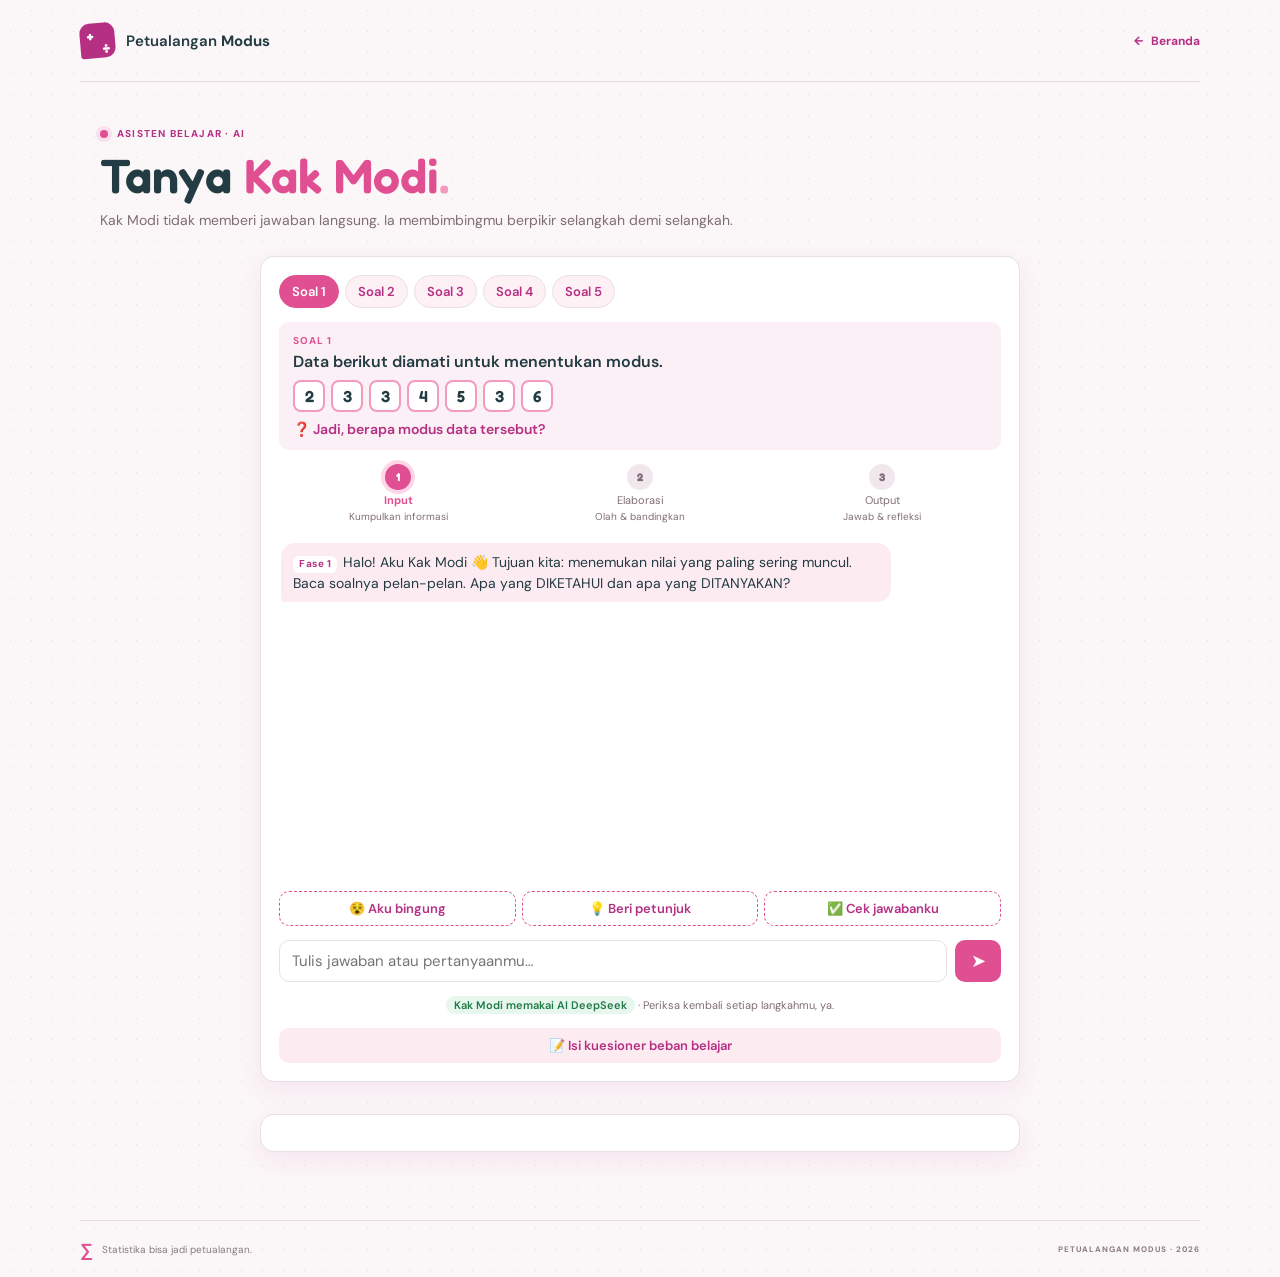
==== commit 63d673a4: "Menambahkan ringkasan RMT dosen, kuesioner Cognitive Load, dan memperbarui README" ====
--- a/asisten.html
+++ b/asisten.html
@@ -3,7 +3,7 @@
   <head>
     <meta charset="UTF-8" />
     <meta name="viewport" content="width=device-width, initial-scale=1.0" />
-    <meta name="description" content="Kak Modi, asisten belajar AI yang membimbing siswa menemukan modus langkah demi langkah." />
+    <meta name="description" content="Asisten Belajar AI yang membimbing langkah demi langkah menemukan modus." />
     <title>Asisten Belajar AI | Petualangan Modus</title>
     <link rel="preconnect" href="https://fonts.googleapis.com" />
     <link rel="preconnect" href="https://fonts.gstatic.com" crossorigin />
@@ -15,6 +15,7 @@
     <link rel="stylesheet" href="css/asisten.css" />
     <script src="js/soal.js" defer></script>
     <script src="js/asisten.js" defer></script>
+    <script src="js/kuesioner.js" defer></script>
   </head>
   <body>
     <div class="page-shell">
@@ -26,97 +27,41 @@
         <a class="header-back" href="index.html"><span aria-hidden="true">←</span> Beranda</a>
       </header>
 
-      <main class="assistant-main">
+      <main class="exercise-main">
         <div class="exercise-heading">
-          <p class="eyebrow"><span class="eyebrow-dot" aria-hidden="true"></span> ASISTEN BELAJAR AI · RMT</p>
-          <h1 class="lesson-title">Kak <span>Modi</span><span class="title-period">.</span></h1>
-          <p class="lesson-intro">Pilih soal, lalu temukan modusnya bersama Kak Modi selangkah demi selangkah. Kak Modi tidak memberi jawaban, tapi membantumu berpikir.</p>
+          <p class="eyebrow"><span class="eyebrow-dot" aria-hidden="true"></span> ASISTEN BELAJAR · AI</p>
+          <h1 class="lesson-title">Tanya <span>Kak Modi</span><span class="title-period">.</span></h1>
+          <p class="lesson-intro">Kak Modi tidak memberi jawaban langsung. Ia membimbingmu berpikir selangkah demi selangkah.</p>
         </div>
 
-        <section class="picker-card" aria-labelledby="picker-title">
-          <h2 id="picker-title" class="picker-title">Pilih soal</h2>
-          <div class="soal-picker" id="soal-picker" role="group" aria-label="Daftar soal"></div>
+        <section class="ai-card" aria-label="Asisten belajar modus">
+          <div class="ai-soal-pick" role="tablist" id="soal-tabs" aria-label="Pilih soal"></div>
+
+          <div class="ai-soal" id="soal-box"></div>
+
+          <ol class="rmt-track" id="rmt-track" aria-label="Fase Rigorous Mathematical Thinking">
+            <li data-step="1"><b>1</b><span>Input</span><small>Kumpulkan informasi</small></li>
+            <li data-step="2"><b>2</b><span>Elaborasi</span><small>Olah &amp; bandingkan</small></li>
+            <li data-step="3"><b>3</b><span>Output</span><small>Jawab &amp; refleksi</small></li>
+          </ol>
+
+          <div class="chat-log" id="chat-log" aria-live="polite"></div>
+
+          <div class="quick-row">
+            <button type="button" class="quick-btn" data-quick="bingung">😵 Aku bingung</button>
+            <button type="button" class="quick-btn" data-quick="hint">💡 Beri petunjuk</button>
+            <button type="button" class="quick-btn" data-quick="cek">✅ Cek jawabanku</button>
+          </div>
+
+          <form class="chat-form" id="chat-form">
+            <input id="chat-input" type="text" autocomplete="off" placeholder="Tulis jawaban atau pertanyaanmu…" aria-label="Pesan untuk Kak Modi" maxlength="500" />
+            <button type="submit" id="send-btn" aria-label="Kirim">➤</button>
+          </form>
+          <p class="ai-note"><span id="mode-badge" class="mode-badge">Kak Modi memakai AI DeepSeek</span> · Periksa kembali setiap langkahmu, ya.</p>
+          <button type="button" id="open-kuesioner" class="kq-open">📝 Isi kuesioner beban belajar</button>
         </section>
 
-        <div class="assistant-layout">
-          <section class="assistant-panel" aria-label="Soal dan fase belajar">
-            <div class="phase-box">
-              <p class="panel-label">FASE RMT SEKARANG</p>
-              <ol class="phase-track" id="phase-track">
-                <li data-phase="input"><span class="phase-index">1</span><span class="phase-name">Input</span></li>
-                <li data-phase="elaborasi"><span class="phase-index">2</span><span class="phase-name">Elaborasi</span></li>
-                <li data-phase="output"><span class="phase-index">3</span><span class="phase-name">Output</span></li>
-              </ol>
-              <p class="phase-detail" id="phase-detail" aria-live="polite">Pilih soal untuk memulai.</p>
-            </div>
-
-            <div class="task-card" id="task-card">
-              <div class="task-top">
-                <span class="task-label" id="task-label">Belum ada soal</span>
-                <span class="hint-meter" id="hint-meter" aria-label="Petunjuk dipakai 0 dari 3">
-                  <span>Petunjuk</span><i></i><i></i><i></i>
-                </span>
-              </div>
-              <p class="task-prompt" id="task-prompt">Pilih Soal 1 sampai 5 di atas.</p>
-            </div>
-
-            <div class="data-box" id="data-box" hidden>
-              <p class="panel-label">DATA SOAL</p>
-              <p class="soal-prompt" id="soal-prompt"></p>
-              <div id="soal-data"></div>
-              <div class="tally-box" id="tally-box" hidden>
-                <div class="tally-top">
-                  <p class="panel-label">KERTAS TURUS</p>
-                  <button class="tally-reset" id="tally-reset" type="button">Hapus turus</button>
-                </div>
-                <p class="tally-help">Ketuk setiap kartu angka untuk memberi turus. Ubah turus menjadi angka frekuensi sendiri, lalu hitung ulang.</p>
-                <table class="tally-table">
-                  <thead><tr><th scope="col">Nilai</th><th scope="col">Turus</th></tr></thead>
-                  <tbody id="tally-body"></tbody>
-                </table>
-                <p class="tally-progress" id="tally-progress" aria-live="polite"></p>
-              </div>
-            </div>
-          </section>
-
-          <section class="chat-card" aria-label="Percakapan dengan Kak Modi">
-            <header class="chat-header">
-              <span class="modi-avatar" aria-hidden="true">M</span>
-              <div>
-                <h2>Kak Modi</h2>
-                <p>Teman belajar modus</p>
-              </div>
-              <span class="mode-badge" id="mode-badge" title="Status koneksi AI">Mode AI</span>
-            </header>
-
-            <div class="chat-log" id="chat-log" role="log" aria-live="polite" aria-label="Riwayat percakapan">
-              <p class="chat-empty">Halo! Pilih soal dulu, nanti Kak Modi menemanimu berpikir.</p>
-            </div>
-
-            <div class="choice-box" id="choice-box" hidden>
-              <p class="panel-label">PILIH SALAH SATU JAWABAN</p>
-              <div class="choice-list" id="choice-list"></div>
-            </div>
-
-            <div class="quick-actions" role="group" aria-label="Bantuan cepat">
-              <button class="quick-button" id="btn-bingung" type="button" disabled><span aria-hidden="true">?</span> Aku bingung</button>
-              <button class="quick-button" id="btn-hint" type="button" disabled><span aria-hidden="true">✦</span> Beri petunjuk</button>
-              <button class="quick-button is-primary" id="btn-check" type="button" disabled><span aria-hidden="true">✓</span> Cek jawabanku</button>
-            </div>
-
-            <form class="chat-form" id="chat-form">
-              <label class="sr-only" for="chat-input">Tulis jawaban atau pertanyaan untuk Kak Modi</label>
-              <textarea id="chat-input" rows="2" maxlength="300" placeholder="Pilih soal dulu…" disabled></textarea>
-              <button class="send-button" id="btn-send" type="submit" disabled>Kirim <span aria-hidden="true">→</span></button>
-            </form>
-            <p class="form-note" id="form-note" aria-live="polite">Tulis jawabanmu lalu tekan <strong>Cek jawabanku</strong> atau Enter. Untuk bertanya, tekan <strong>Kirim</strong>.</p>
-          </section>
-        </div>
-
-        <nav class="exercise-navigation assistant-navigation" aria-label="Navigasi asisten">
-          <a class="back-link" href="index.html"><span aria-hidden="true">←</span> Kembali ke beranda</a>
-          <span class="lesson-count">INPUT · ELABORASI · OUTPUT <span aria-hidden="true">✦</span></span>
-        </nav>
+        <section id="kuesioner" class="ai-card kq" hidden aria-label="Kuesioner beban belajar"></section>
       </main>
 
       <footer class="site-footer">
--- a/css/style.css
+++ b/css/style.css
@@ -315,10 +315,6 @@
 .menu-material { border-top: 3px solid #a9708c; }
 .menu-practice { border-top: 3px solid #e7539d; }
 .menu-quiz { border-top: 3px solid #eb74b0; }
-.menu-ai { border-top: 3px solid #b52f83; }
-.menu-ai .menu-icon { background: #fbdcec; }
-.chat-shape { width: 30px; height: 24px; display: grid; place-items: center; border-radius: 9px 9px 9px 3px; background: #df4f91; color: #fff; font: 700 13px 'Fredoka', sans-serif; }
-.chat-dot { position: absolute; top: 6px; right: 6px; width: 8px; height: 8px; border: 2px solid #fbdcec; border-radius: 50%; background: #b52f83; }
 
 .menu-icon { width: 46px; height: 46px; position: relative; display: grid; place-items: center; border-radius: 7px; }
 .menu-material .menu-icon { background: #f0e3ea; }
--- a/css/asisten.css
+++ b/css/asisten.css
@@ -1,307 +1,65 @@
-/* Halaman Asisten Belajar AI (Kak Modi). Memakai token warna dari style.css. */
-
-.sr-only {
-  position: absolute;
-  width: 1px;
-  height: 1px;
-  overflow: hidden;
-  clip: rect(0 0 0 0);
-  white-space: nowrap;
+/* Halaman Asisten Belajar AI */
+.ai-card { background: #fff; border: 1px solid var(--line); border-radius: 14px; padding: 18px; box-shadow: 0 8px 24px rgba(181, 47, 131, 0.08); display: flex; flex-direction: column; gap: 14px; max-width: 760px; margin: 0 auto 32px; }
+.ai-soal-pick { display: flex; gap: 6px; flex-wrap: wrap; }
+.ai-soal-pick button { border: 1px solid var(--line); background: #fdf1f6; color: var(--teal); font: 600 13px 'DM Sans', sans-serif; padding: 7px 12px; border-radius: 999px; cursor: pointer; }
+.ai-soal-pick button[aria-selected="true"] { background: var(--coral); color: #fff; border-color: var(--coral); }
+.ai-soal { background: #fbf0f5; border-radius: 10px; padding: 12px 14px; }
+.ai-soal-label { margin: 0; font-size: 10px; font-weight: 700; letter-spacing: 1px; color: var(--coral); }
+.ai-soal-text { margin: 4px 0 8px; font-weight: 600; }
+.ai-soal-ask { margin: 8px 0 0; font-size: 14px; color: var(--teal); font-weight: 600; }
+.chips { display: flex; flex-wrap: wrap; gap: 6px; }
+.chips span { min-width: 32px; text-align: center; background: #fff; border: 2px solid var(--yellow); border-radius: 8px; padding: 4px 8px; font: 600 16px 'Fredoka', sans-serif; }
+.ai-table { border-collapse: collapse; background: #fff; font-size: 14px; }
+.ai-table th, .ai-table td { border: 1px solid var(--line); padding: 4px 14px; text-align: center; }
+.ai-table th { background: #ffe1ee; }
+.rmt-track { list-style: none; margin: 0; padding: 0; display: grid; grid-template-columns: repeat(3, 1fr); gap: 4px; }
+.rmt-track li { display: flex; flex-direction: column; align-items: center; gap: 3px; font-size: 11px; color: var(--muted); text-align: center; }
+.rmt-track b { width: 26px; height: 26px; border-radius: 50%; display: grid; place-items: center; background: #f2e7ec; font-family: 'Fredoka', sans-serif; }
+.rmt-track li.done b { background: var(--yellow); color: #fff; }
+.rmt-track li.active b { background: var(--coral); color: #fff; box-shadow: 0 0 0 4px #ffd5e7; }
+.rmt-track li.active { color: var(--coral); font-weight: 700; }
+.rmt-track small { font-size: 10px; color: var(--muted); font-weight: 400; }
+.chat-log { height: 340px; overflow-y: auto; display: flex; flex-direction: column; gap: 8px; padding: 6px 2px; }
+.bubble { max-width: 85%; padding: 9px 12px; border-radius: 14px; font-size: 14px; line-height: 1.45; }
+.bubble.bot { align-self: flex-start; background: #fdebf2; border-bottom-left-radius: 4px; }
+.bubble.me { align-self: flex-end; background: var(--coral); color: #fff; border-bottom-right-radius: 4px; }
+.bubble.typing { opacity: 0.6; }
+.stage-tag { display: inline-block; font-size: 10px; font-weight: 700; letter-spacing: 0.5px; background: #fff; color: var(--teal); border-radius: 6px; padding: 1px 6px; margin-right: 6px; }
+.quick-row { display: flex; gap: 6px; flex-wrap: wrap; }
+.quick-btn { flex: 1; min-width: 110px; border: 1px dashed var(--coral); background: #fff; color: var(--teal); padding: 8px; border-radius: 10px; font: 600 13px 'DM Sans', sans-serif; cursor: pointer; }
+.quick-btn:hover { background: #fdebf2; }
+.chat-form { display: flex; gap: 8px; }
+.chat-form input { flex: 1; border: 1px solid var(--line); border-radius: 10px; padding: 10px 12px; font: 15px 'DM Sans', sans-serif; }
+.chat-form button { width: 46px; border: 0; border-radius: 10px; background: var(--coral); color: #fff; font-size: 18px; cursor: pointer; }
+.chat-form button:disabled { opacity: 0.5; }
+.ai-note { margin: 0; font-size: 11px; color: var(--muted); text-align: center; }
+.menu-ai { border-top: 3px solid #b52f83; }
+.menu-ai .menu-icon { background: #f7d3ea; font-size: 22px; }
+.mode-badge { display: inline-block; padding: 2px 8px; border-radius: 999px; background: #e8f7ee; color: #1f7a45; font-weight: 600; }
+.mode-badge.offline { background: #fff1d6; color: #8a5a00; }
+.choice-row { display: flex; flex-direction: column; gap: 6px; align-self: flex-start; max-width: 85%; }
+.choice-btn { text-align: left; border: 1px solid var(--yellow); background: #fff; color: var(--ink); padding: 8px 10px; border-radius: 10px; font: 500 13px 'DM Sans', sans-serif; cursor: pointer; }
+.choice-btn:hover { background: #fdebf2; }
+.kq-open { border: 0; background: #fdebf2; color: var(--teal); font: 600 13px 'DM Sans', sans-serif; padding: 9px; border-radius: 10px; cursor: pointer; }
+.kq-title { margin: 0; font: 600 20px 'Fredoka', sans-serif; color: var(--teal); }
+.kq-intro, .kq-note { margin: 0; font-size: 13px; color: var(--muted); }
+.kq-name { font-size: 13px; font-weight: 600; display: flex; gap: 8px; align-items: center; }
+.kq-name input { flex: 1; border: 1px solid var(--line); border-radius: 8px; padding: 7px 10px; font: 14px 'DM Sans', sans-serif; }
+.kq-group { margin: 8px 0 0; font-weight: 700; color: var(--coral); font-size: 14px; }
+.kq-group span { font-weight: 400; color: var(--muted); font-size: 12px; }
+.kq-item p { margin: 0 0 6px; font-size: 13px; }
+.kq-scale { display: grid; grid-template-columns: repeat(9, 1fr); gap: 4px; }
+.kq-scale button { border: 1px solid var(--line); background: #fff; border-radius: 8px; padding: 6px 0; font: 600 13px 'Fredoka', sans-serif; cursor: pointer; }
+.kq-scale button.on { background: var(--coral); color: #fff; border-color: var(--coral); }
+.kq-kirim { border: 0; background: var(--coral); color: #fff; font: 600 14px 'DM Sans', sans-serif; padding: 10px; border-radius: 10px; cursor: pointer; }
+.kq-hasil h3 { margin: 0 0 6px; font: 600 16px 'Fredoka', sans-serif; }
+.kq-bar { display: grid; grid-template-columns: 120px 1fr 32px; gap: 8px; align-items: center; font-size: 13px; margin-bottom: 4px; }
+.kq-bar div { height: 10px; background: #f2e7ec; border-radius: 6px; overflow: hidden; }
+.kq-bar i { display: block; height: 100%; background: var(--coral); }
+.kq-hasil ul { margin: 8px 0; padding-left: 18px; font-size: 13px; }
+.kq-warn { color: #b3261e; font-size: 13px; margin: 0; }
+@media (max-width: 560px) {
+  .ai-card { padding: 12px; }
+  .chat-log { height: 300px; }
+  .rmt-track span { font-size: 9px; }
 }
-
-.assistant-main { padding: 45px 20px 36px; }
-
-.panel-label {
-  margin: 0 0 9px;
-  color: #877880;
-  font-size: 10px;
-  font-weight: 700;
-  letter-spacing: 0.6px;
-  text-transform: uppercase;
-}
-
-/* ---------- Pemilih soal ---------- */
-.picker-card { margin: 0 0 18px; }
-.picker-title { margin: 0 0 10px; font-size: 18px; }
-.soal-picker { display: grid; grid-template-columns: repeat(5, minmax(0, 1fr)); gap: 9px; }
-.soal-option {
-  display: grid;
-  gap: 2px;
-  padding: 11px 12px;
-  border: 1px solid #e7dfe3;
-  border-top: 3px solid #f0c4da;
-  border-radius: 8px;
-  background: rgba(255, 255, 255, 0.85);
-  color: var(--ink);
-  text-align: left;
-  cursor: pointer;
-  transition: transform 150ms ease, border-color 150ms ease, background 150ms ease;
-}
-.soal-option:hover:not(:disabled) { transform: translateY(-2px); border-color: #e295bc; }
-.soal-option:focus-visible { outline: 3px solid rgba(139, 66, 103, 0.28); outline-offset: 2px; }
-.soal-option:disabled { cursor: wait; opacity: 0.7; }
-.soal-option[aria-pressed='true'] { border-color: var(--coral); border-top-color: var(--coral); background: #ffebf5; }
-.soal-option-number { font: 600 17px 'Fredoka', sans-serif; }
-.soal-option[aria-pressed='true'] .soal-option-number { color: var(--teal); }
-.soal-option-type { color: #8d7c85; font-size: 10px; font-weight: 600; }
-
-/* ---------- Tata letak ---------- */
-.assistant-layout {
-  display: grid;
-  grid-template-columns: minmax(0, 0.9fr) minmax(0, 1.1fr);
-  gap: 16px;
-  align-items: start;
-}
-
-.assistant-panel { display: grid; gap: 12px; }
-.phase-box,
-.task-card,
-.data-box,
-.chat-card {
-  border: 1px solid #e8dce2;
-  border-radius: 8px;
-  background: rgba(255, 250, 252, 0.95);
-  box-shadow: 0 10px 24px rgba(89, 53, 71, 0.07);
-}
-.phase-box, .task-card, .data-box { padding: 17px 18px; }
-.data-box[hidden], .tally-box[hidden], .choice-box[hidden] { display: none; }
-
-/* ---------- Fase RMT ---------- */
-.phase-track {
-  display: grid;
-  grid-template-columns: repeat(3, minmax(0, 1fr));
-  gap: 6px;
-  margin: 0 0 11px;
-  padding: 0;
-  list-style: none;
-}
-.phase-track li {
-  position: relative;
-  display: flex;
-  align-items: center;
-  gap: 7px;
-  padding: 8px 9px;
-  border: 1px solid #eadfe5;
-  border-radius: 7px;
-  background: #fff;
-  color: #8d7c85;
-  font-size: 12px;
-  font-weight: 700;
-  transition: background 180ms ease, color 180ms ease, border-color 180ms ease;
-}
-.phase-index {
-  width: 22px;
-  height: 22px;
-  flex: 0 0 auto;
-  display: grid;
-  place-items: center;
-  border-radius: 50%;
-  background: #f2ebee;
-  color: #826272;
-  font: 600 12px 'Fredoka', sans-serif;
-}
-.phase-track li.is-done { border-color: #e9c3d6; color: #8a4f6d; }
-.phase-track li.is-done .phase-index { background: #f4d6e5; color: #8a4f6d; }
-.phase-track li.is-active { border-color: var(--coral); background: var(--coral); color: #fff; box-shadow: 0 6px 14px rgba(223, 79, 145, 0.22); }
-.phase-track li.is-active .phase-index { background: #fff; color: var(--coral); }
-.phase-detail { margin: 0; color: #76646d; font-size: 12px; line-height: 1.55; }
-.phase-detail strong { color: var(--teal); }
-
-/* ---------- Langkah sekarang ---------- */
-.task-card { border-left: 3px solid var(--coral); }
-.task-top { display: flex; justify-content: space-between; align-items: center; gap: 10px; margin-bottom: 7px; }
-.task-label { color: #86757e; font-size: 10px; font-weight: 700; letter-spacing: 0.5px; text-transform: uppercase; }
-.hint-meter { display: inline-flex; align-items: center; gap: 4px; color: #8d7c85; font-size: 10px; font-weight: 700; }
-.hint-meter span { margin-right: 2px; }
-.hint-meter i { width: 9px; height: 9px; border: 1px solid #e295bc; border-radius: 50%; background: #fff; }
-.hint-meter i.is-used { border-color: var(--coral); background: var(--coral); }
-.task-prompt { margin: 0; color: var(--ink); font: 600 18px/1.4 'Fredoka', sans-serif; }
-
-/* ---------- Data soal ---------- */
-.soal-prompt { margin: 0 0 12px; color: var(--ink); font-size: 13px; line-height: 1.5; }
-.data-cards { display: flex; flex-wrap: wrap; gap: 8px; }
-.data-card {
-  min-width: 42px;
-  height: 42px;
-  padding: 0 8px;
-  border: 1px solid #e8dfe3;
-  border-radius: 7px;
-  background: #fff;
-  color: var(--ink);
-  font: 600 18px 'Fredoka', sans-serif;
-  cursor: pointer;
-  transition: transform 120ms ease, background 120ms ease, border-color 120ms ease;
-}
-.data-card:hover { transform: translateY(-1px); border-color: #e295bc; }
-.data-card:focus-visible { outline: 3px solid rgba(139, 66, 103, 0.28); outline-offset: 2px; }
-.data-card[aria-pressed='true'] {
-  border-color: #e7a7c7;
-  background: #f9d6e8;
-  color: #b8437e;
-  text-decoration: line-through;
-  text-decoration-thickness: 2px;
-}
-.data-count { margin: 9px 0 0; color: #8d7c85; font-size: 11px; font-weight: 600; }
-
-.freq-table-wrap { overflow-x: auto; }
-.freq-table { min-width: 100%; border-collapse: separate; border-spacing: 0; text-align: center; font-size: 15px; }
-.freq-table caption { margin-bottom: 7px; color: #877880; text-align: left; font-size: 10px; font-weight: 700; }
-.freq-table th, .freq-table td { padding: 9px 12px; border-bottom: 1px solid #e9e1e5; }
-.freq-table th { min-width: 96px; text-align: left; font-size: 13px; }
-.freq-table th small { display: block; margin-top: 1px; color: #8d7c85; font-size: 9px; font-weight: 600; }
-.freq-table td { font: 600 18px 'Fredoka', sans-serif; }
-.freq-table .row-nilai th, .freq-table .row-nilai td { background: #fff; color: var(--ink); }
-.freq-table .row-nilai th { border-left: 4px solid #a9708c; }
-.freq-table .row-frekuensi th, .freq-table .row-frekuensi td { background: #ffebf5; color: #a63e72; }
-.freq-table .row-frekuensi th { border-left: 4px solid var(--coral); }
-
-.tally-box { margin-top: 15px; padding-top: 14px; border-top: 1px dashed #e4cfd9; }
-.tally-top { display: flex; justify-content: space-between; align-items: center; }
-.tally-top .panel-label { margin: 0; }
-.tally-reset { padding: 4px 9px; border: 1px solid #e7dfe3; border-radius: 6px; background: #fff; color: var(--teal); font-size: 10px; font-weight: 700; cursor: pointer; }
-.tally-reset:hover { border-color: #e295bc; }
-.tally-help { margin: 7px 0 9px; color: #76646d; font-size: 11px; line-height: 1.5; }
-.tally-table { width: 100%; border-collapse: collapse; font-size: 13px; }
-.tally-table th, .tally-table td { padding: 6px 10px; border-bottom: 1px solid #efe6ea; text-align: left; }
-.tally-table thead th { background: #f2eaee; color: #6f455a; font-size: 10px; text-transform: uppercase; letter-spacing: 0.4px; }
-.tally-table tbody th { width: 70px; font: 600 16px 'Fredoka', sans-serif; }
-.tally-marks { display: inline-flex; align-items: center; gap: 4px; min-height: 20px; }
-.tally-marks i { width: 3px; height: 18px; border-radius: 2px; background: var(--teal); }
-.tally-marks i.group-start { margin-left: 8px; }
-.tally-empty { color: #a1929a; font-size: 11px; font-style: italic; }
-.tally-progress { margin: 8px 0 0; color: #8d7c85; font-size: 11px; font-weight: 600; }
-
-/* ---------- Chat ---------- */
-.chat-card { display: flex; flex-direction: column; min-height: 560px; padding: 0; overflow: hidden; }
-.chat-header { display: flex; align-items: center; gap: 11px; padding: 14px 17px; border-bottom: 1px solid #eee3e8; background: #fff; }
-.chat-header h2 { font-size: 18px; }
-.chat-header p { margin: 0; color: #8d7c85; font-size: 11px; }
-.modi-avatar {
-  width: 38px;
-  height: 38px;
-  flex: 0 0 auto;
-  display: grid;
-  place-items: center;
-  border-radius: 12px 12px 12px 4px;
-  background: var(--coral);
-  color: #fff;
-  font: 700 18px 'Fredoka', sans-serif;
-  transform: rotate(-4deg);
-}
-.mode-badge {
-  margin-left: auto;
-  padding: 4px 9px;
-  border-radius: 999px;
-  background: #f4e9ee;
-  color: #6e3853;
-  font-size: 10px;
-  font-weight: 700;
-  white-space: nowrap;
-}
-.mode-badge::before { content: ''; width: 6px; height: 6px; display: inline-block; margin: 0 6px 1px 0; border-radius: 50%; background: #3fae7a; }
-.mode-badge.is-offline::before { background: #e3a13a; }
-
-.chat-log {
-  flex: 1 1 auto;
-  height: 380px;
-  display: flex;
-  flex-direction: column;
-  gap: 10px;
-  padding: 16px;
-  overflow-y: auto;
-  scroll-behavior: smooth;
-}
-.chat-empty { margin: auto; color: #998a92; font-size: 13px; text-align: center; }
-.chat-row { display: flex; }
-.chat-row.from-siswa { justify-content: flex-end; }
-.bubble { max-width: 86%; padding: 10px 13px; border-radius: 12px; font-size: 13px; line-height: 1.55; }
-.bubble p { margin: 0; white-space: pre-wrap; }
-.from-modi .bubble { border: 1px solid #eadfe5; border-bottom-left-radius: 3px; background: #fff; color: var(--ink); }
-.from-siswa .bubble { border-bottom-right-radius: 3px; background: var(--teal); color: #fff; }
-.bubble-label { display: block; margin-bottom: 3px; color: var(--coral); font-size: 9px; font-weight: 700; letter-spacing: 0.5px; text-transform: uppercase; }
-.bubble-action { margin-top: 9px; padding: 7px 11px; border: 0; border-radius: 6px; background: var(--coral); color: #fff; font-size: 12px; font-weight: 700; cursor: pointer; }
-.bubble-action:hover { background: var(--teal); }
-
-.typing { display: inline-flex; gap: 4px; padding: 13px 14px; }
-.typing i { width: 7px; height: 7px; border-radius: 50%; background: #e295bc; animation: modi-typing 1s infinite ease-in-out; }
-.typing i:nth-child(2) { animation-delay: 0.15s; }
-.typing i:nth-child(3) { animation-delay: 0.3s; }
-@keyframes modi-typing {
-  0%, 80%, 100% { opacity: 0.35; transform: translateY(0); }
-  40% { opacity: 1; transform: translateY(-3px); }
-}
-
-.choice-box { padding: 12px 16px 4px; border-top: 1px solid #eee3e8; background: #fff8fb; }
-.choice-list { display: grid; grid-template-columns: repeat(2, minmax(0, 1fr)); gap: 7px; }
-.choice-list .answer-option { min-height: 42px; font-size: 12px; }
-
-.quick-actions { display: flex; flex-wrap: wrap; gap: 7px; padding: 12px 16px 0; border-top: 1px solid #eee3e8; }
-.quick-button {
-  display: inline-flex;
-  align-items: center;
-  gap: 6px;
-  padding: 8px 12px;
-  border: 1px solid #e7cfdb;
-  border-radius: 999px;
-  background: #fff;
-  color: var(--teal);
-  font-size: 12px;
-  font-weight: 700;
-  cursor: pointer;
-  transition: background 150ms ease, transform 150ms ease;
-}
-.quick-button:hover:not(:disabled) { transform: translateY(-1px); background: #ffebf5; }
-.quick-button.is-primary { border-color: var(--coral); background: var(--coral); color: #fff; }
-.quick-button.is-primary:hover:not(:disabled) { background: var(--teal); }
-.quick-button:disabled { cursor: not-allowed; opacity: 0.5; }
-.quick-button:focus-visible, .send-button:focus-visible { outline: 3px solid rgba(139, 66, 103, 0.28); outline-offset: 2px; }
-
-.chat-form { display: flex; gap: 8px; padding: 11px 16px 0; }
-.chat-form textarea {
-  flex: 1 1 auto;
-  min-height: 46px;
-  resize: vertical;
-  padding: 10px 12px;
-  border: 1px solid #e3d6dc;
-  border-radius: 8px;
-  background: #fff;
-  color: var(--ink);
-  font: inherit;
-  font-size: 13px;
-}
-.chat-form textarea:focus { outline: 2px solid rgba(223, 79, 145, 0.35); border-color: var(--coral); }
-.chat-form textarea:disabled { background: #f6f0f3; }
-.send-button { padding: 0 16px; border: 0; border-radius: 8px; background: var(--teal); color: #fff; font-size: 12px; font-weight: 700; cursor: pointer; }
-.send-button:hover:not(:disabled) { background: #783356; }
-.send-button:disabled { cursor: not-allowed; opacity: 0.5; }
-.form-note { margin: 0; padding: 8px 16px 14px; color: #8d7c85; font-size: 11px; }
-.form-note strong { color: var(--teal); }
-
-.assistant-navigation { max-width: none; }
-
-/* ---------- Responsif ---------- */
-@media (max-width: 900px) {
-  .assistant-layout { grid-template-columns: 1fr; }
-  .chat-card { min-height: 0; }
-}
-
-@media (max-width: 760px) {
-  .assistant-main { padding: 34px 4px 28px; }
-  .soal-picker { grid-template-columns: repeat(3, minmax(0, 1fr)); }
-  .choice-list { grid-template-columns: 1fr; }
-  .chat-log { height: 340px; }
-}
-
-@media (max-width: 420px) {
-  .soal-picker { grid-template-columns: repeat(2, minmax(0, 1fr)); }
-  .phase-track li { flex-direction: column; gap: 3px; padding: 7px 4px; font-size: 11px; }
-  .phase-box, .task-card, .data-box { padding: 15px 14px; }
-  .chat-form { flex-direction: column; }
-  .send-button { min-height: 40px; }
-  .bubble { max-width: 92%; }
-}
-
-@media (prefers-reduced-motion: reduce) {
-  .typing i { animation: none; }
-  .chat-log { scroll-behavior: auto; }
-}
